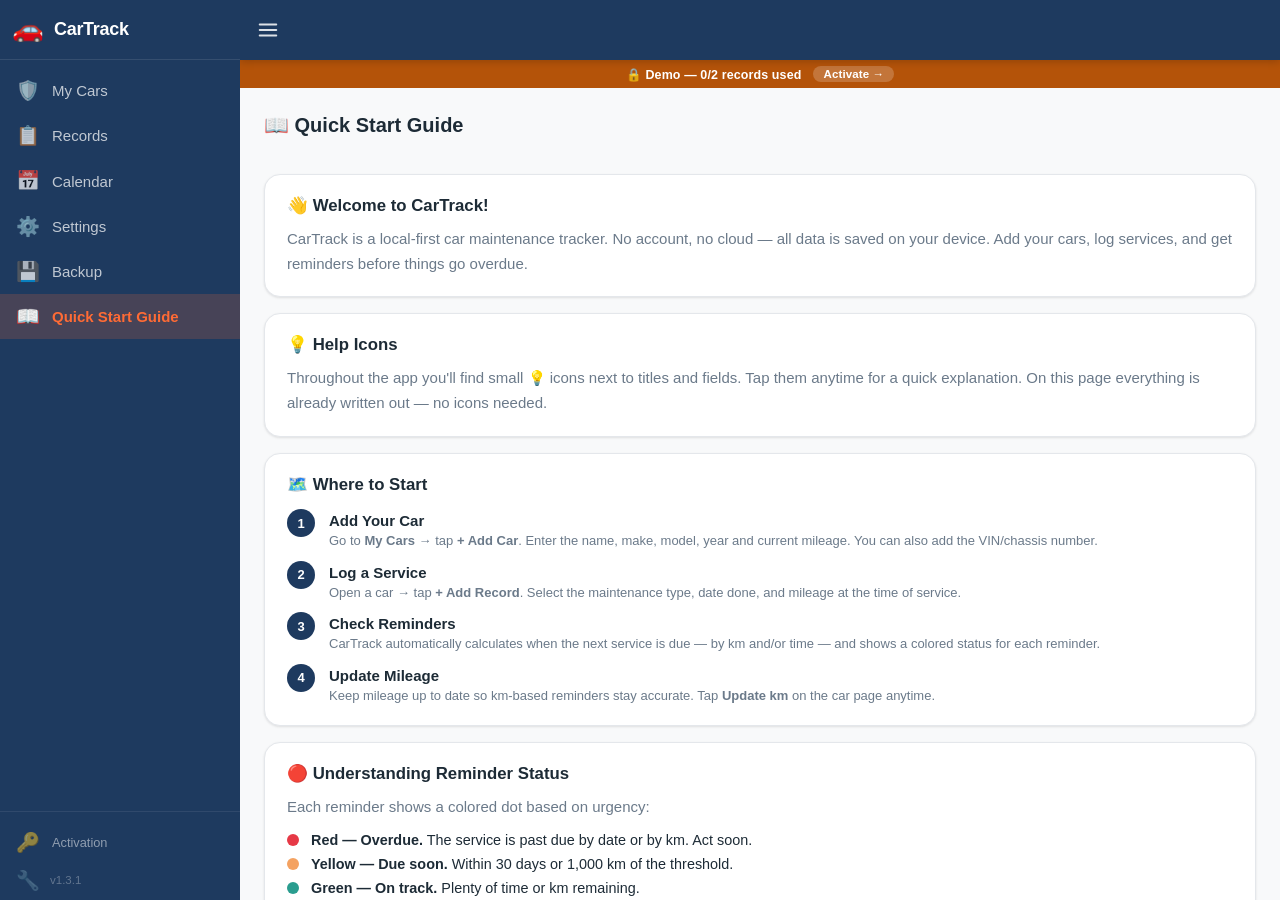
==== index.html @ 6429fc79 "Add files via upload" ====
<!DOCTYPE html>
<html lang="en">
<head>
  <meta charset="UTF-8">
  <meta name="viewport" content="width=device-width, initial-scale=1.0, maximum-scale=1.0, user-scalable=no">
  <meta name="theme-color" content="#1E3A5F">
  <meta name="description" content="Local-first car maintenance tracker — no account, no cloud.">
  <meta name="apple-mobile-web-app-capable" content="yes">
  <meta name="apple-mobile-web-app-status-bar-style" content="black-translucent">
  <meta name="apple-mobile-web-app-title" content="CarTrack">
  <link rel="manifest" href="manifest.json">
  <link rel="apple-touch-icon" href="icons/330px-Fluent_Emoji_Color_1f697.svg.png">
  <link rel="stylesheet" href="styles.css">
  <title>CarTrack</title>
</head>
<body>

  <div id="app">

    <!-- Sidebar backdrop (tablet / mobile) -->
    <div id="sidebar-overlay" class="sidebar-overlay"></div>

    <!-- ═══ SIDEBAR ══════════════════════════════════════ -->
    <aside id="app-sidebar" class="app-sidebar" aria-label="Main navigation">

      <div class="sidebar-header">
        <div class="sidebar-brand">
          <span class="sidebar-brand-icon sidebar-brand-icon--emoji">🚗</span>
          <span class="sidebar-brand-name">CarTrack</span>
        </div>
        <button id="btn-sidebar-close" class="btn-icon sidebar-close-btn" aria-label="Close menu">
          <svg viewBox="0 0 24 24" fill="none" stroke="currentColor" stroke-width="2.5" stroke-linecap="round" stroke-linejoin="round">
            <line x1="18" y1="6" x2="6" y2="18"/><line x1="6" y1="6" x2="18" y2="18"/>
          </svg>
        </button>
      </div>

      <nav class="sidebar-nav">
        <button class="sidebar-nav-item" id="nav-dashboard" aria-label="My Cars">
          <span class="nav-emoji">🛡️</span>
          <span class="nav-label">My Cars</span>
        </button>
        <button class="sidebar-nav-item" id="nav-history" aria-label="Records">
          <span class="nav-emoji">📋</span>
          <span class="nav-label">Records</span>
        </button>
        <button class="sidebar-nav-item" id="nav-calendar" aria-label="Calendar">
          <span class="nav-emoji">📅</span>
          <span class="nav-label">Calendar</span>
        </button>
        <button class="sidebar-nav-item" id="nav-settings" aria-label="Settings">
          <span class="nav-emoji">⚙️</span>
          <span class="nav-label">Settings</span>
        </button>
        <button class="sidebar-nav-item" id="nav-backup" aria-label="Backup">
          <span class="nav-emoji">💾</span>
          <span class="nav-label">Backup</span>
        </button>
        <button class="sidebar-nav-item" id="nav-guide" aria-label="Quick Start Guide">
          <span class="nav-emoji">📖</span>
          <span class="nav-label">Quick Start Guide</span>
        </button>
      </nav>

      <div class="sidebar-footer">
        <button class="sidebar-nav-item sidebar-nav-item--footer" id="nav-activation" aria-label="Activation">
          <span class="nav-emoji">🔑</span>
          <span class="nav-label" id="sidebar-activation-label">Activation</span>
        </button>
        <div class="sidebar-version-row">
          <span class="nav-emoji">🔧</span>
          <span class="nav-label sidebar-version-text" id="sidebar-version"></span>
        </div>
      </div>

    </aside><!-- /#app-sidebar -->

    <!-- ═══ MAIN WRAPPER (header + content) ══════════════ -->
    <div class="app-wrapper">

      <header class="app-header">
        <div class="header-left">
          <button id="btn-sidebar-toggle" class="btn-icon" aria-label="Toggle menu">
            <svg viewBox="0 0 24 24" fill="none" stroke="currentColor" stroke-width="2.2" stroke-linecap="round" stroke-linejoin="round">
              <line x1="3" y1="6"  x2="21" y2="6"/>
              <line x1="3" y1="12" x2="21" y2="12"/>
              <line x1="3" y1="18" x2="21" y2="18"/>
            </svg>
          </button>
          <button id="btn-back" class="btn-icon hidden" aria-label="Go back">
            <svg viewBox="0 0 24 24" fill="none" stroke="currentColor" stroke-width="2.5" stroke-linecap="round" stroke-linejoin="round">
              <path d="M19 12H5"/><path d="M12 19l-7-7 7-7"/>
            </svg>
          </button>
        </div>
        <div class="header-right">
          <button id="btn-settings" class="btn-icon" aria-label="Settings">
            <svg viewBox="0 0 24 24" fill="none" stroke="currentColor" stroke-width="2" stroke-linecap="round" stroke-linejoin="round">
              <circle cx="12" cy="12" r="3"/>
              <path d="M19.4 15a1.65 1.65 0 0 0 .33 1.82l.06.06a2 2 0 0 1-2.83 2.83l-.06-.06a1.65 1.65 0 0 0-1.82-.33 1.65 1.65 0 0 0-1 1.51V21a2 2 0 0 1-4 0v-.09A1.65 1.65 0 0 0 9 19.4a1.65 1.65 0 0 0-1.82.33l-.06.06a2 2 0 0 1-2.83-2.83l.06-.06A1.65 1.65 0 0 0 4.68 15a1.65 1.65 0 0 0-1.51-1H3a2 2 0 0 1 0-4h.09A1.65 1.65 0 0 0 4.6 9a1.65 1.65 0 0 0-.33-1.82l-.06-.06a2 2 0 0 1 2.83-2.83l.06.06A1.65 1.65 0 0 0 9 4.68a1.65 1.65 0 0 0 1-1.51V3a2 2 0 0 1 4 0v.09a1.65 1.65 0 0 0 1 1.51 1.65 1.65 0 0 0 1.82-.33l.06-.06a2 2 0 0 1 2.83 2.83l-.06.06A1.65 1.65 0 0 0 19.4 9a1.65 1.65 0 0 0 1.51 1H21a2 2 0 0 1 0 4h-.09a1.65 1.65 0 0 0-1.51 1z"/>
            </svg>
          </button>
        </div>
      </header>
      <div id="demo-banner" class="demo-banner hidden" onclick="openActivationModal()">
        <span id="demo-banner-text"></span>
        <span class="demo-banner-cta">Activate →</span>
      </div>

      <!-- Main Content Area — views swapped by router -->
      <main class="app-main">
        <div id="view-dashboard" class="view"></div>
        <div id="view-car-detail" class="view hidden"></div>
        <div id="view-settings" class="view hidden"></div>
        <div id="view-history" class="view hidden"></div>
        <div id="view-calendar" class="view hidden"></div>
        <div id="view-backup" class="view hidden"></div>
        <div id="view-guide" class="view hidden"></div>
      </main>

    </div><!-- /.app-wrapper -->

  </div><!-- /#app -->

  <!-- Toast Notification Container -->
  <div id="toast-container" aria-live="polite" aria-atomic="true"></div>

  <!-- Modal Overlay — single overlay, content injected dynamically -->
  <div id="modal-overlay" class="modal-overlay hidden" role="dialog" aria-modal="true">
    <div id="modal-container" class="modal-container"></div>
  </div>

  <!-- Scripts — version.js must load first (used by service-worker.js too) -->
  <script src="version.js"></script>
  <script src="app.js"></script>

</body>
</html>
---- styles.css ----
/* ═══════════════════════════════════════════════════════
   CarTrack — styles.css
   Mobile-first, responsive, no external dependencies.
═══════════════════════════════════════════════════════ */

/* ─── Design Tokens ─────────────────────────────────── */
:root {
  --primary:        #1E3A5F;
  --primary-light:  #2A527F;
  --primary-dark:   #152B47;
  --accent:         #FF6B35;
  --accent-hover:   #E85A24;
  --accent-light:   #FFF0EB;

  --btn-export-bg:       #2A527F;
  --btn-export-hover:    #1E3A5F;
  --btn-import-bg:       #FF6B35;
  --btn-import-hover:    #E85A24;

  --status-red:     #E63946;
  --status-red-bg:  #FEE8EA;
  --status-yellow:  #F4A261;
  --status-yellow-bg: #FEF3E8;
  --status-green:   #2A9D8F;
  --status-green-bg: #E6F5F3;

  --bg:             #F8F9FA;
  --bg-card:        #FFFFFF;
  --bg-card-hover:  #FAFBFC;
  --border:         #E4E7EB;
  --border-focus:   #1E3A5F;

  --text:           #1D2B36;
  --text-secondary: #6B7A8A;
  --text-muted:     #9AA5B1;
  --text-on-primary: #FFFFFF;

  --radius-sm:   6px;
  --radius-md:   10px;
  --radius-lg:   16px;
  --radius-xl:   24px;

  --shadow-sm:   0 1px 3px rgba(0,0,0,.07), 0 1px 2px rgba(0,0,0,.04);
  --shadow-md:   0 4px 12px rgba(0,0,0,.08), 0 2px 4px rgba(0,0,0,.05);
  --shadow-lg:   0 10px 28px rgba(0,0,0,.12), 0 4px 8px rgba(0,0,0,.06);

  --header-height: 60px;
  --transition:  0.18s ease;
  --font:        -apple-system, BlinkMacSystemFont, "Segoe UI", Roboto, "Helvetica Neue", Arial, sans-serif;
}

/* ─── Reset ──────────────────────────────────────────── */
*, *::before, *::after { box-sizing: border-box; margin: 0; padding: 0; }
html { font-size: 16px; -webkit-text-size-adjust: 100%; scroll-behavior: smooth; }
body {
  font-family: var(--font);
  background: var(--bg);
  color: var(--text);
  min-height: 100vh;
  min-height: 100dvh;
  overflow-x: hidden;
  -webkit-font-smoothing: antialiased;
}
button { font-family: inherit; cursor: pointer; border: none; background: none; }
input, select, textarea { font-family: inherit; }
a { color: inherit; text-decoration: none; }
ul, ol { list-style: none; }
img, svg { display: block; }

/* ─── Utilities ──────────────────────────────────────── */
.hidden { display: none !important; }
.visually-hidden {
  position: absolute; width: 1px; height: 1px;
  padding: 0; margin: -1px; overflow: hidden; clip: rect(0,0,0,0); border: 0;
}
.text-center { text-align: center; }
.text-muted { color: var(--text-muted); }
.text-secondary { color: var(--text-secondary); }
.fw-600 { font-weight: 600; }

/* ─── Typography ─────────────────────────────────────── */
h1 { font-size: 1.75rem; font-weight: 700; line-height: 1.2; }
h2 { font-size: 1.25rem; font-weight: 700; line-height: 1.3; }
h3 { font-size: 1.05rem; font-weight: 600; line-height: 1.4; }
p  { line-height: 1.6; }
small { font-size: 0.8125rem; }

/* ─── Buttons ────────────────────────────────────────── */
.btn {
  display: inline-flex;
  align-items: center;
  justify-content: center;
  gap: 6px;
  padding: 10px 18px;
  font-size: 0.9375rem;
  font-weight: 600;
  border-radius: var(--radius-md);
  transition: background var(--transition), color var(--transition),
              border-color var(--transition), box-shadow var(--transition),
              transform var(--transition);
  white-space: nowrap;
  line-height: 1;
  -webkit-tap-highlight-color: transparent;
}
.btn:active { transform: scale(0.97); }
.btn svg { width: 18px; height: 18px; flex-shrink: 0; }

.btn-primary {
  background: var(--accent);
  color: #fff;
  box-shadow: 0 2px 8px rgba(255,107,53,.30);
}
.btn-primary:hover { background: var(--accent-hover); box-shadow: 0 4px 12px rgba(255,107,53,.40); }

.btn-secondary {
  background: var(--bg-card);
  color: var(--text);
  border: 1.5px solid var(--border);
}
.btn-secondary:hover { background: var(--bg); border-color: var(--primary); color: var(--primary); }

.btn-ghost {
  background: transparent;
  color: var(--text-secondary);
}
.btn-ghost:hover { background: var(--bg); color: var(--text); }

.btn-danger {
  background: var(--status-red);
  color: #fff;
}
.btn-danger:hover { background: #c0303b; }
.btn-accent {
  background: var(--btn-import-bg);
  color: #fff;
}
.btn-accent:hover { background: var(--btn-import-hover); }
.btn-navy {
  background: var(--btn-export-bg);
  color: #fff;
}
.btn-navy:hover { background: var(--btn-export-hover); }

.btn-full { width: 100%; }
.btn-sm { padding: 7px 13px; font-size: 0.8125rem; }
.btn-lg { padding: 13px 24px; font-size: 1rem; }

.btn-icon {
  display: inline-flex;
  align-items: center;
  justify-content: center;
  width: 40px;
  height: 40px;
  border-radius: var(--radius-md);
  color: inherit;
  transition: background var(--transition), color var(--transition);
  -webkit-tap-highlight-color: transparent;
  flex-shrink: 0;
}
.btn-icon svg { width: 22px; height: 22px; }
.btn-icon:hover { background: rgba(255,255,255,.15); }

/* ─── Activation Screen ──────────────────────────────── */
#activation-screen {
  display: flex;
  align-items: center;
  justify-content: center;
  min-height: 100vh;
  min-height: 100dvh;
  padding: 24px 16px;
  background: linear-gradient(135deg, var(--primary) 0%, var(--primary-light) 100%);
}
.activation-card {
  background: var(--bg-card);
  border-radius: var(--radius-xl);
  padding: 40px 32px;
  width: 100%;
  max-width: 400px;
  box-shadow: var(--shadow-lg);
}
.activation-logo {
  text-align: center;
  margin-bottom: 36px;
}
.activation-logo-icon {
  width: 72px;
  height: 72px;
  margin: 0 auto 16px;
  border-radius: 18px;
}
.activation-logo h1 {
  font-size: 2rem;
  font-weight: 800;
  color: var(--primary);
  letter-spacing: -0.5px;
}
.activation-logo p {
  color: var(--text-secondary);
  font-size: 0.9375rem;
  margin-top: 4px;
}
.activation-hint {
  text-align: center;
  font-size: 0.8125rem;
  color: var(--text-muted);
  margin-top: 20px;
}

/* ─── Sidebar ────────────────────────────────────────── */
:root {
  --sidebar-width:           240px;
  --sidebar-collapsed-width:  64px;
}

.sidebar-overlay {
  display: none;
  position: fixed;
  inset: 0;
  background: rgba(0,0,0,.45);
  z-index: 199;
  backdrop-filter: blur(2px);
}

.app-sidebar {
  position: fixed;
  top: 0; left: 0;
  height: 100%;
  width: var(--sidebar-width);
  background: var(--primary);
  color: var(--text-on-primary);
  z-index: 200;
  display: flex;
  flex-direction: column;
  transform: translateX(-100%);
  transition: transform .28s ease, width .28s ease;
  overflow: hidden;
}

.sidebar-header {
  display: flex;
  align-items: center;
  justify-content: space-between;
  padding: 0 6px 0 12px;
  height: var(--header-height);
  border-bottom: 1px solid rgba(255,255,255,.1);
  flex-shrink: 0;
}
.sidebar-brand { display: flex; align-items: center; gap: 10px; overflow: hidden; }
.sidebar-brand-icon { width: 30px; height: 30px; border-radius: 7px; flex-shrink: 0; }
.sidebar-brand-icon--emoji { width: auto; height: auto; background: none; border-radius: 0; font-size: 1.6rem; line-height: 1; display: flex; align-items: center; }
.sidebar-brand-name { font-size: 1.125rem; font-weight: 700; letter-spacing: -.3px; white-space: nowrap; }
.sidebar-close-btn { color: rgba(255,255,255,.65); flex-shrink: 0; }
.sidebar-close-btn:hover { color: white; }

.sidebar-nav { flex: 1; padding: 8px 0; overflow-y: auto; overflow-x: hidden; scrollbar-width: none; -ms-overflow-style: none; }

.sidebar-nav-item {
  display: flex;
  align-items: center;
  gap: 12px;
  width: 100%;
  padding: 13px 16px;
  background: none;
  border: none;
  color: rgba(255,255,255,.72);
  font-size: .9375rem;
  font-weight: 500;
  text-align: left;
  cursor: pointer;
  transition: background var(--transition), color var(--transition);
  white-space: nowrap;
}
.sidebar-nav-item:hover { background: rgba(255,255,255,.08); color: white; }
.sidebar-nav-item.active { background: rgba(255,107,53,.18); color: var(--accent); font-weight: 600; }

.nav-emoji { font-size: 1.2rem; flex-shrink: 0; width: 24px; text-align: center; line-height: 1; }
.nav-label { overflow: hidden; white-space: nowrap; }

.sidebar-footer {
  display: flex;
  flex-direction: column;
  padding: 8px 0 4px;
  border-top: 1px solid rgba(255,255,255,.08);
  flex-shrink: 0;
  overflow: hidden;
}
.sidebar-nav-item--footer {
  font-size: .8rem;
  opacity: .7;
}
.sidebar-nav-item--footer:hover { opacity: 1; }
.sidebar-version-row {
  display: flex;
  align-items: center;
  gap: 10px;
  padding: 6px 16px;
  font-size: .72rem;
  color: rgba(255,255,255,.3);
}

.activation-status {
  padding: 10px 14px;
  border-radius: var(--radius-md);
  font-size: .9rem;
  font-weight: 600;
}
.activation-status.activated     { background: var(--status-green-bg); color: var(--status-green); }
.activation-status.not-activated { background: var(--status-yellow-bg); color: #b45309; }

/* Mobile (<768px): full-page overlay */
@media (max-width: 767px) {
  .app-sidebar { width: 100%; }
}

/* Tablet (768–1023px): drawer */
@media (min-width: 768px) and (max-width: 1023px) {
  .app-sidebar { width: 280px; }
}

/* Mobile + Tablet: open state */
@media (max-width: 1023px) {
  #app.sidebar-open .app-sidebar   { transform: translateX(0); }
  #app.sidebar-open .sidebar-overlay { display: block; }
}

/* Desktop (≥1024px): sidebar always visible */
@media (min-width: 1024px) {
  .app-sidebar   { transform: translateX(0); z-index: 90; }
  .sidebar-close-btn { display: none; }
  .app-wrapper   { margin-left: var(--sidebar-width); transition: margin-left .28s ease; }

  /* Collapsed state */
  #app.sidebar-collapsed .app-sidebar  { width: var(--sidebar-collapsed-width); }
  #app.sidebar-collapsed .app-wrapper  { margin-left: var(--sidebar-collapsed-width); }
  #app.sidebar-collapsed .sidebar-brand-name,
  #app.sidebar-collapsed .nav-label    { opacity: 0; width: 0; overflow: hidden; }
  #app.sidebar-collapsed .sidebar-header { padding: 0 8px; justify-content: center; }
  #app.sidebar-collapsed .sidebar-brand  { gap: 0; }
  #app.sidebar-collapsed .sidebar-nav-item { justify-content: center; padding: 14px 8px; gap: 0; }
  #app.sidebar-collapsed .sidebar-version-row { padding: 6px 0; justify-content: center; }
  #app.sidebar-collapsed .sidebar-nav-item--footer { justify-content: center; }
  #app.sidebar-collapsed .nav-emoji { width: auto; }

  /* Hide the header settings button — accessible from sidebar */
  #btn-settings { display: none; }
}

/* Large screens (≥1280px): centered card layout */
@media (min-width: 1280px) {
  body {
    background: #1a2737;
  }
  #app {
    max-width: 1360px;
    margin: 0 auto;
    height: 100vh;
    height: 100dvh;
    display: flex;
    overflow: hidden;
    box-shadow: 0 0 0 1px rgba(0,0,0,.18), 0 12px 60px rgba(0,0,0,.35);
  }
  .app-sidebar {
    position: relative !important;
    transform: none !important;
    height: 100%;
    flex-shrink: 0;
    overflow-y: auto;
  }
  .app-wrapper {
    margin-left: 0 !important;
    flex: 1;
    min-width: 0;
    height: 100%;
    overflow: hidden;
    display: flex;
    flex-direction: column;
    background: var(--bg);
  }
  .sidebar-overlay { display: none !important; }
}

/* ─── App Shell ──────────────────────────────────────── */
#app { position: relative; min-height: 100vh; min-height: 100dvh; }

.app-wrapper {
  display: flex;
  flex-direction: column;
  min-height: 100vh;
  min-height: 100dvh;
}

.app-header {
  position: sticky;
  top: 0;
  z-index: 100;
  height: var(--header-height);
  background: var(--primary);
  display: flex;
  align-items: center;
  justify-content: space-between;
  padding: 0 12px 0 8px;
  box-shadow: 0 2px 8px rgba(0,0,0,.18);
  color: var(--text-on-primary);
}
.header-left { display: flex; align-items: center; gap: 4px; }
.header-right { display: flex; align-items: center; gap: 4px; }

.demo-banner {
  display: flex;
  align-items: center;
  justify-content: center;
  gap: 12px;
  background: #b45309;
  color: #fff;
  font-size: .78rem;
  font-weight: 600;
  padding: 6px 16px;
  cursor: pointer;
  transition: background var(--transition);
  letter-spacing: .01em;
}
.demo-banner:hover { background: #92400e; }
.demo-banner-cta {
  background: rgba(255,255,255,.2);
  border-radius: 99px;
  padding: 2px 10px;
  font-size: .72rem;
  font-weight: 700;
  white-space: nowrap;
}
.header-brand { display: flex; align-items: center; gap: 8px; }
.header-brand-icon { width: 30px; height: 30px; border-radius: 7px; }
.header-brand-name { font-size: 1.125rem; font-weight: 700; letter-spacing: -0.3px; }
#btn-sidebar-toggle { color: rgba(255,255,255,.85); }
#btn-sidebar-toggle:hover { color: white; }
#btn-back { color: white; }
#btn-settings { color: rgba(255,255,255,.85); }
#btn-settings:hover { color: white; }

.app-main {
  flex: 1;
  padding: 0;
  overflow-y: auto;
  scrollbar-width: none;
  -ms-overflow-style: none;
}

/* ─── Views ──────────────────────────────────────────── */
.view { min-height: calc(100vh - var(--header-height)); min-height: calc(100dvh - var(--header-height)); }

/* ─── Page Sections ──────────────────────────────────── */
.page-header {
  padding: 20px 16px 12px;
  display: flex;
  align-items: flex-start;
  justify-content: space-between;
  gap: 12px;
}
.page-header h2 { flex: 1; }
.page-body { padding: 0 16px 80px; }

/* ─── Alert Banner ───────────────────────────────────── */
.alert-banner {
  margin: 16px 16px 0;
  border-radius: var(--radius-lg);
  overflow: hidden;
}
.alert-banner-item {
  display: flex;
  align-items: center;
  gap: 12px;
  padding: 12px 16px;
  font-size: 0.875rem;
  border-bottom: 1px solid rgba(0,0,0,.06);
}
.alert-banner-item:last-child { border-bottom: none; }
.alert-banner-item.alert-red { background: var(--status-red-bg); color: #8B1E27; }
.alert-banner-item.alert-yellow { background: var(--status-yellow-bg); color: #7A4A1A; }
.alert-banner-icon { font-size: 1.1rem; flex-shrink: 0; }
.alert-banner-text { flex: 1; }
.alert-banner-text strong { display: block; font-weight: 600; }
.alert-banner-text span { opacity: .8; }

/* ─── Car Cards (Dashboard) ──────────────────────────── */
.cars-grid {
  display: grid;
  grid-template-columns: 1fr;
  gap: 12px;
}
.car-card {
  background: var(--bg-card);
  border-radius: var(--radius-lg);
  box-shadow: var(--shadow-sm);
  border: 1.5px solid var(--border);
  cursor: pointer;
  transition: box-shadow var(--transition), transform var(--transition), border-color var(--transition);
  overflow: hidden;
  display: flex;
  align-items: stretch;
  -webkit-tap-highlight-color: transparent;
}
.car-card:hover { box-shadow: var(--shadow-md); border-color: #C8D0D9; transform: translateY(-1px); }
.car-card:active { transform: translateY(0); box-shadow: var(--shadow-sm); }

.car-card-status-bar {
  width: 5px;
  flex-shrink: 0;
  background: var(--status-green);
}
.car-card-status-bar.red    { background: var(--status-red); }
.car-card-status-bar.yellow { background: var(--status-yellow); }
.car-card-status-bar.green  { background: var(--status-green); }
.car-card-status-bar.grey   { background: var(--border); }

.car-card-body {
  flex: 1;
  padding: 16px;
  min-width: 0;
}
.car-card-header { display: flex; align-items: flex-start; justify-content: space-between; gap: 8px; margin-bottom: 8px; }
.car-card-name { font-size: 1.0625rem; font-weight: 700; color: var(--text); white-space: nowrap; overflow: hidden; text-overflow: ellipsis; }
.car-plate-tag {
  display: inline-block;
  font-size: .7rem;
  font-weight: 700;
  font-family: monospace;
  letter-spacing: .06em;
  padding: 2px 7px;
  border-radius: 4px;
  border: 1.5px solid var(--border);
  background: var(--bg-secondary);
  color: var(--text-secondary);
  vertical-align: middle;
  margin-left: 6px;
}
.car-plate-tag--hero {
  border-color: rgba(255,255,255,.4);
  background: rgba(255,255,255,.15);
  color: rgba(255,255,255,.9);
}
.car-card-arrow { color: var(--text-muted); flex-shrink: 0; margin-top: 2px; }
.car-card-arrow svg { width: 18px; height: 18px; }

.car-card-meta { font-size: 0.8125rem; color: var(--text-secondary); margin-bottom: 12px; }
.car-card-km {
  display: inline-flex;
  align-items: center;
  gap: 5px;
  font-size: 0.8125rem;
  font-weight: 600;
  color: var(--primary);
  background: #EEF2F7;
  padding: 3px 9px;
  border-radius: 20px;
  margin-bottom: 12px;
}
.car-card-badges { display: flex; flex-wrap: wrap; gap: 6px; }
.badge {
  display: inline-flex;
  align-items: center;
  gap: 4px;
  padding: 3px 9px;
  border-radius: 20px;
  font-size: 0.75rem;
  font-weight: 600;
}
.badge-red    { background: var(--status-red-bg);    color: var(--status-red);    }
.badge-yellow { background: var(--status-yellow-bg); color: #C07021;              }
.badge-green  { background: var(--status-green-bg);  color: var(--status-green);  }
.badge-grey   { background: var(--bg);               color: var(--text-secondary); border: 1px solid var(--border); }

/* ─── Empty State ────────────────────────────────────── */
.empty-state {
  text-align: center;
  padding: 60px 24px;
}
.empty-state-icon {
  font-size: 3.5rem;
  margin-bottom: 16px;
  opacity: .5;
}
.empty-state h3 { font-size: 1.1rem; color: var(--text); margin-bottom: 8px; }
.empty-state p  { color: var(--text-secondary); font-size: 0.9375rem; margin-bottom: 24px; }
.empty-state-divider {
  display: flex;
  align-items: center;
  gap: 10px;
  color: var(--text-muted);
  font-size: .8rem;
  margin: 14px 0;
}
.empty-state-divider::before,
.empty-state-divider::after {
  content: '';
  flex: 1;
  height: 1px;
  background: var(--border);
}

/* ─── Car Detail ─────────────────────────────────────── */
.car-detail-hero {
  background: var(--primary);
  color: white;
  padding: 20px 16px 24px;
}
.car-detail-name {
  font-size: 1.5rem;
  font-weight: 800;
  letter-spacing: -0.5px;
  margin-bottom: 4px;
}
.car-detail-meta { font-size: 0.875rem; opacity: .75; margin-bottom: 6px; }
.car-detail-vin { font-size: 0.8125rem; opacity: .65; margin-bottom: 14px; font-family: monospace; letter-spacing: .04em; }
.car-detail-km-row { display: flex; align-items: center; gap: 12px; flex-wrap: wrap; }
.km-display {
  display: inline-flex;
  align-items: center;
  gap: 8px;
  background: rgba(255,255,255,.15);
  border-radius: var(--radius-md);
  padding: 8px 14px;
  font-size: 0.9375rem;
  font-weight: 600;
}
.km-display svg { width: 16px; height: 16px; opacity: .8; }
.btn-edit-km {
  display: inline-flex;
  align-items: center;
  gap: 6px;
  font-size: 0.8125rem;
  font-weight: 600;
  color: rgba(255,255,255,.75);
  background: rgba(255,255,255,.12);
  border-radius: var(--radius-sm);
  padding: 6px 12px;
  transition: background var(--transition), color var(--transition);
}
.btn-edit-km:hover { background: rgba(255,255,255,.22); color: white; }
.btn-edit-km svg { width: 14px; height: 14px; }

/* Tabs */
.tabs { background: var(--bg-card); border-bottom: 1px solid var(--border); display: flex; }
.tab-btn {
  flex: 1;
  padding: 13px 12px;
  font-size: 0.875rem;
  font-weight: 600;
  color: var(--text-secondary);
  border-bottom: 2.5px solid transparent;
  transition: color var(--transition), border-color var(--transition);
  cursor: pointer;
  background: none;
  border-top: none; border-left: none; border-right: none;
}
.tab-btn.active { color: var(--primary); border-bottom-color: var(--accent); }
.tab-content { display: none; }
.tab-content.active { display: block; }

/* Reminder & History Lists */
.section-header {
  display: flex;
  align-items: center;
  justify-content: space-between;
  padding: 16px 16px 8px;
}
.section-header h3 { font-size: 0.875rem; font-weight: 700; text-transform: uppercase; letter-spacing: .6px; color: var(--text-secondary); }

.reminder-list, .history-list { padding: 0 16px 16px; display: flex; flex-direction: column; gap: 8px; }

.reminder-item {
  background: var(--bg-card);
  border-radius: var(--radius-md);
  border: 1.5px solid var(--border);
  overflow: hidden;
  display: flex;
  align-items: stretch;
}
.reminder-item-bar { width: 4px; flex-shrink: 0; }
.reminder-item-bar.red    { background: var(--status-red);    }
.reminder-item-bar.yellow { background: var(--status-yellow); }
.reminder-item-bar.green  { background: var(--status-green);  }
.reminder-item-bar.grey   { background: var(--border); }

.reminder-item-body {
  flex: 1;
  padding: 12px 14px;
  display: flex;
  align-items: center;
  gap: 12px;
  min-width: 0;
}
.reminder-status-dot {
  width: 10px;
  height: 10px;
  border-radius: 50%;
  flex-shrink: 0;
}
.reminder-status-dot.red    { background: var(--status-red);    }
.reminder-status-dot.yellow { background: var(--status-yellow); }
.reminder-status-dot.green  { background: var(--status-green);  }
.reminder-status-dot.grey   { background: var(--text-muted); }

.reminder-info { flex: 1; min-width: 0; }
.reminder-name { font-size: 0.9375rem; font-weight: 600; color: var(--text); white-space: nowrap; overflow: hidden; text-overflow: ellipsis; }
.reminder-due  { font-size: 0.8125rem; color: var(--text-secondary); margin-top: 2px; }
.reminder-due.red    { color: var(--status-red); font-weight: 600; }
.reminder-due.yellow { color: #C07021;           font-weight: 600; }

.reminder-actions { display: flex; gap: 2px; flex-shrink: 0; }
.reminder-actions .btn-icon { width: 34px; height: 34px; color: var(--text-muted); }
.reminder-actions .btn-icon:hover { color: var(--text); background: var(--bg); }
.reminder-actions .btn-icon.danger:hover { color: var(--status-red); background: var(--status-red-bg); }
.reminder-actions .btn-icon svg { width: 16px; height: 16px; }

.history-item {
  background: var(--bg-card);
  border-radius: var(--radius-md);
  border: 1.5px solid var(--border);
  padding: 14px;
}
.history-item-header { display: flex; align-items: flex-start; justify-content: space-between; gap: 8px; margin-bottom: 4px; }
.history-item-name { font-size: 0.9375rem; font-weight: 600; }
.history-item-actions { display: flex; gap: 2px; flex-shrink: 0; }
.history-item-actions .btn-icon { width: 30px; height: 30px; color: var(--text-muted); }
.history-item-actions .btn-icon:hover { color: var(--text); background: var(--bg); }
.history-item-actions .btn-icon.danger:hover { color: var(--status-red); background: var(--status-red-bg); }
.history-item-actions .btn-icon svg { width: 15px; height: 15px; }
.history-item-meta { display: flex; flex-wrap: wrap; gap: 10px; font-size: 0.8125rem; color: var(--text-secondary); }
.history-item-meta span { display: flex; align-items: center; gap: 4px; }
.history-item-notes { margin-top: 8px; font-size: 0.8125rem; color: var(--text-secondary); background: var(--bg); padding: 8px 10px; border-radius: var(--radius-sm); line-height: 1.5; }

/* Floating Action Button */
.fab {
  position: fixed;
  bottom: 24px;
  right: 20px;
  z-index: 50;
  display: flex;
  align-items: center;
  gap: 8px;
  padding: 14px 20px;
  font-size: 0.9375rem;
  font-weight: 700;
  background: var(--accent);
  color: white;
  border-radius: 30px;
  box-shadow: 0 4px 16px rgba(255,107,53,.45);
  transition: transform var(--transition), box-shadow var(--transition);
  -webkit-tap-highlight-color: transparent;
}
.fab:hover { transform: translateY(-2px); box-shadow: 0 6px 20px rgba(255,107,53,.55); }
.fab:active { transform: translateY(0); }
.fab svg { width: 20px; height: 20px; }

@media (min-width: 1280px) {
  .fab { right: max(20px, calc((100vw - 1360px) / 2 + 20px)); }
}

/* ─── Forms ──────────────────────────────────────────── */
.form-group { margin-bottom: 18px; }
.form-group:last-child { margin-bottom: 0; }
label {
  display: block;
  font-size: 0.875rem;
  font-weight: 600;
  color: var(--text);
  margin-bottom: 6px;
}
label .required { color: var(--status-red); margin-left: 2px; }
label .optional { font-size: 0.75rem; font-weight: 400; color: var(--text-muted); margin-left: 6px; }

input[type="text"],
input[type="number"],
input[type="date"],
select,
textarea {
  width: 100%;
  padding: 10px 13px;
  font-size: 0.9375rem;
  color: var(--text);
  background: var(--bg-card);
  border: 1.5px solid var(--border);
  border-radius: var(--radius-md);
  transition: border-color var(--transition), box-shadow var(--transition);
  outline: none;
  appearance: none;
  -webkit-appearance: none;
}
input:focus, select:focus, textarea:focus {
  border-color: var(--border-focus);
  box-shadow: 0 0 0 3px rgba(30,58,95,.12);
}
input::placeholder { color: var(--text-muted); }
select {
  background-image: url("data:image/svg+xml,%3Csvg xmlns='http://www.w3.org/2000/svg' width='16' height='16' viewBox='0 0 24 24' fill='none' stroke='%236B7A8A' stroke-width='2' stroke-linecap='round'%3E%3Cpath d='M6 9l6 6 6-6'/%3E%3C/svg%3E");
  background-repeat: no-repeat;
  background-position: right 12px center;
  padding-right: 38px;
  cursor: pointer;
}
textarea { resize: vertical; min-height: 80px; line-height: 1.5; }

.form-row { display: grid; grid-template-columns: 1fr 1fr; gap: 12px; }
.form-hint  { font-size: 0.8rem; color: var(--text-muted); margin-top: 5px; }
.form-error { font-size: 0.8rem; color: var(--status-red); margin-top: 5px; }
input.input-error, textarea.input-error { border-color: var(--status-red) !important; }
.form-divider { height: 1px; background: var(--border); margin: 20px 0; }
.form-section-title {
  font-size: 0.8125rem;
  font-weight: 700;
  text-transform: uppercase;
  letter-spacing: .5px;
  color: var(--text-secondary);
  margin-bottom: 14px;
}

/* Collapsible */
.collapsible-toggle {
  display: flex;
  align-items: center;
  gap: 8px;
  font-size: 0.875rem;
  font-weight: 600;
  color: var(--primary);
  cursor: pointer;
  padding: 0;
  background: none;
  border: none;
  margin-bottom: 14px;
}
.collapsible-toggle svg { width: 16px; height: 16px; transition: transform var(--transition); }
.collapsible-toggle.open svg { transform: rotate(180deg); }
.collapsible-body { display: none; }
.collapsible-body.open { display: block; }

/* ─── Error / Success Messages ───────────────────────── */
.error-message {
  font-size: 0.875rem;
  color: var(--status-red);
  background: var(--status-red-bg);
  border-radius: var(--radius-sm);
  padding: 8px 12px;
  margin-bottom: 14px;
  min-height: 0;
  transition: all var(--transition);
}
.error-message:empty { display: none; }

/* ─── Modal ──────────────────────────────────────────── */
.modal-overlay {
  position: fixed;
  inset: 0;
  z-index: 200;
  background: rgba(0,0,0,.55);
  display: flex;
  align-items: flex-end;
  justify-content: center;
  padding: 0;
  backdrop-filter: blur(2px);
  -webkit-backdrop-filter: blur(2px);
  animation: overlayIn var(--transition) ease;
}
@keyframes overlayIn { from { opacity: 0; } to { opacity: 1; } }

.modal-container {
  background: var(--bg-card);
  width: 100%;
  max-width: 520px;
  max-height: 92vh;
  border-radius: var(--radius-xl) var(--radius-xl) 0 0;
  display: flex;
  flex-direction: column;
  animation: sheetUp 0.24s cubic-bezier(.22,.68,0,1.2);
  overflow: hidden;
}
@keyframes sheetUp {
  from { transform: translateY(100%); opacity: 0; }
  to   { transform: translateY(0);    opacity: 1; }
}

.modal-header {
  display: flex;
  align-items: center;
  justify-content: space-between;
  padding: 20px 20px 16px;
  border-bottom: 1px solid var(--border);
  flex-shrink: 0;
}
.modal-header h2 { font-size: 1.1rem; font-weight: 700; }
.modal-close {
  width: 36px; height: 36px;
  display: flex; align-items: center; justify-content: center;
  border-radius: var(--radius-sm);
  color: var(--text-secondary);
  transition: background var(--transition), color var(--transition);
}
.modal-close:hover { background: var(--bg); color: var(--text); }
.modal-close svg { width: 20px; height: 20px; }

.modal-container form { display: flex; flex-direction: column; flex: 1; overflow: hidden; min-height: 0; }
.modal-body { overflow-y: auto; padding: 20px; flex: 1; min-height: 0; }
.modal-footer {
  padding: 16px 20px;
  border-top: 1px solid var(--border);
  display: flex;
  gap: 10px;
  flex-shrink: 0;
}
.modal-footer .btn { flex: 1; }

/* ─── Settings View ──────────────────────────────────── */
.settings-section {
  background: var(--bg-card);
  border-radius: var(--radius-lg);
  border: 1.5px solid var(--border);
  overflow: hidden;
  margin-bottom: 16px;
}
.settings-section-title {
  padding: 14px 16px 10px;
  font-size: 0.8rem;
  font-weight: 700;
  text-transform: uppercase;
  letter-spacing: .6px;
  color: var(--text-secondary);
  border-bottom: 1px solid var(--border);
}
.settings-item {
  display: flex;
  align-items: center;
  justify-content: space-between;
  padding: 14px 16px;
  border-bottom: 1px solid var(--border);
  gap: 12px;
}
.settings-item:last-child { border-bottom: none; }
.settings-item-label { flex: 1; }
.settings-item-label strong { display: block; font-size: 0.9375rem; font-weight: 600; margin-bottom: 2px; }
.settings-item-label span { font-size: 0.8125rem; color: var(--text-secondary); }

/* Toggle Switch */
.toggle { position: relative; width: 46px; height: 26px; flex-shrink: 0; }
.toggle input { opacity: 0; width: 0; height: 0; }
.toggle-slider {
  position: absolute;
  inset: 0;
  background: var(--border);
  border-radius: 26px;
  cursor: pointer;
  transition: background var(--transition);
}
.toggle-slider::before {
  content: "";
  position: absolute;
  width: 20px; height: 20px;
  left: 3px; top: 3px;
  background: white;
  border-radius: 50%;
  transition: transform var(--transition);
  box-shadow: 0 1px 3px rgba(0,0,0,.2);
}
.toggle input:checked + .toggle-slider { background: var(--status-green); }
.toggle input:checked + .toggle-slider::before { transform: translateX(20px); }

/* ─── Toast Notifications ─────────────────────────────── */
#toast-container {
  position: fixed;
  top: calc(var(--header-height) + 12px);
  left: 50%;
  transform: translateX(-50%);
  z-index: 300;
  display: flex;
  flex-direction: column;
  align-items: center;
  gap: 8px;
  pointer-events: none;
  width: calc(100% - 32px);
  max-width: 400px;
}
.toast {
  background: var(--text);
  color: white;
  padding: 12px 18px;
  border-radius: var(--radius-md);
  font-size: 0.9rem;
  font-weight: 500;
  box-shadow: var(--shadow-md);
  animation: toastIn 0.2s ease;
  pointer-events: auto;
  display: flex;
  align-items: center;
  gap: 8px;
  width: 100%;
}
.toast.success { background: var(--status-green); }
.toast.error   { background: var(--status-red);   }
.toast.warning { background: #C07021; }
@keyframes toastIn  { from { opacity: 0; transform: translateY(-8px); } to { opacity: 1; transform: none; } }
@keyframes toastOut { from { opacity: 1; transform: none; } to { opacity: 0; transform: translateY(-8px); } }
.toast.removing { animation: toastOut 0.2s ease forwards; }

/* ─── Confirm Dialog ─────────────────────────────────── */
.confirm-body { text-align: center; padding: 8px 0; }
.confirm-body p { color: var(--text-secondary); margin-top: 8px; line-height: 1.5; }

/* ─── Inline edit (km) ───────────────────────────────── */
.inline-edit-form { display: flex; align-items: center; gap: 8px; flex-wrap: wrap; }
.inline-edit-form input { max-width: 140px; background: rgba(255,255,255,.15); border: 1.5px solid rgba(255,255,255,.4); color: white; border-radius: var(--radius-sm); padding: 6px 10px; font-size: 0.9375rem; font-weight: 600; }
.inline-edit-form input::placeholder { color: rgba(255,255,255,.5); }
.inline-edit-form input:focus { border-color: rgba(255,255,255,.8); outline: none; }
.btn-save-km { font-size: 0.8125rem; font-weight: 700; color: white; background: var(--accent); border-radius: var(--radius-sm); padding: 6px 14px; }
.btn-cancel-km { font-size: 0.8125rem; color: rgba(255,255,255,.7); background: rgba(255,255,255,.1); border-radius: var(--radius-sm); padding: 6px 12px; }

/* ─── Responsive ─────────────────────────────────────── */
@media (min-width: 480px) {
  .cars-grid { grid-template-columns: 1fr; }
  .page-body, .page-header { padding-left: 20px; padding-right: 20px; }
  .reminder-list, .history-list { padding-left: 20px; padding-right: 20px; }
  .section-header { padding-left: 20px; padding-right: 20px; }
  .alert-banner { margin-left: 20px; margin-right: 20px; }
}

@media (min-width: 640px) {
  .cars-grid { grid-template-columns: 1fr; }
  .modal-overlay { align-items: center; padding: 24px; }
  .modal-container {
    border-radius: var(--radius-xl);
    max-height: 88vh;
    animation: modalIn 0.22s cubic-bezier(.22,.68,0,1.2);
  }
  @keyframes modalIn {
    from { opacity: 0; transform: scale(0.96) translateY(8px); }
    to   { opacity: 1; transform: scale(1)    translateY(0);   }
  }
}

@media (min-width: 960px) {
  .cars-grid { grid-template-columns: 1fr; }
  .car-detail-hero { padding: 28px 24px 32px; }
  .page-body, .page-header { padding-left: 24px; padding-right: 24px; }
  .reminder-list, .history-list { padding-left: 24px; padding-right: 24px; }
  .section-header { padding-left: 24px; padding-right: 24px; }
  .alert-banner { margin-left: 24px; margin-right: 24px; }
}

/* ─── Backup Page ────────────────────────────────────── */
.backup-body { padding: 16px 16px 80px; }
@media (min-width: 960px) { .backup-body { padding: 24px 24px 80px; } }

/* ─── ALL HISTORY PAGE ─────────────────────────────── */
.ah-body { padding: 0 16px 80px; display: flex; flex-direction: column; gap: 8px; }
@media (min-width: 960px) { .ah-body { padding: 0 24px 80px; } }

.rf-bar {
  display: flex;
  flex-wrap: wrap;
  align-items: center;
  gap: 8px;
  padding: 0 16px 16px;
}
@media (min-width: 960px) { .rf-bar { padding: 0 24px 16px; } }

.rf-label {
  display: flex;
  align-items: center;
  gap: 5px;
  font-size: .8rem;
  font-weight: 700;
  color: var(--text-secondary);
  white-space: nowrap;
}

.rf-pill {
  border: 1.5px solid var(--border);
  background: var(--bg-card);
  border-radius: 999px;
  padding: 6px 14px;
  font-size: .8rem;
  font-weight: 700;
  color: var(--text-secondary);
  cursor: pointer;
  transition: all var(--transition);
}
.rf-pill.active {
  background: var(--primary);
  border-color: var(--primary);
  color: #fff;
}

/* ─── CALENDAR VIEW ─────────────────────────────────── */
.cal-topbar { padding: 16px 16px 0; }
.cal-nav {
  display: flex;
  align-items: center;
  gap: 10px;
  padding: 12px 0 14px;
}
.cal-nav-btn {
  background: var(--bg-card);
  border: 1.5px solid var(--border);
  border-radius: var(--radius);
  padding: 6px 14px;
  font-size: .8rem;
  font-weight: 600;
  cursor: pointer;
  color: var(--text-primary);
  transition: background var(--transition);
}
.cal-nav-btn:hover { background: var(--bg-secondary); }
.cal-nav-title {
  flex: 1;
  text-align: center;
  font-size: 1rem;
  font-weight: 700;
  color: var(--text-primary);
}
.cal-grid-wrapper {
  padding: 0 16px;
  overflow-x: auto;
}
.cal-grid {
  display: grid;
  grid-template-columns: repeat(7, 1fr);
  border: 1.5px solid var(--border);
  border-radius: var(--radius);
  overflow: hidden;
  min-width: 280px;
}
.cal-header-cell {
  padding: 8px 4px;
  text-align: center;
  font-size: .7rem;
  font-weight: 700;
  color: var(--text-secondary);
  background: var(--bg-secondary);
  border-bottom: 1px solid var(--border);
}
.cal-cell {
  min-height: 62px;
  padding: 6px;
  border-right: 1px solid var(--border);
  border-bottom: 1px solid var(--border);
  cursor: pointer;
  background: var(--bg-card);
  transition: background var(--transition);
}
.cal-cell:nth-child(7n+8) { border-left: none; }
.cal-cell:hover { background: var(--bg-secondary); }
.cal-cell--today .cal-cell-num {
  display: inline-flex; align-items: center; justify-content: center;
  width: 22px; height: 22px; border-radius: 50%;
  background: var(--primary); color: #fff; font-weight: 700;
}
.cal-cell--other { opacity: .4; pointer-events: none; }
.cal-cell--weekend .cal-cell-num { color: var(--status-red); }
.cal-cell--today.cal-cell--weekend .cal-cell-num { color: #fff; }
.cal-cell--selected { background: color-mix(in srgb, var(--primary) 8%, var(--bg-card)); }
.cal-cell-num { font-size: .78rem; font-weight: 600; color: var(--text-primary); margin-bottom: 4px; }
.cal-cell-dots { display: flex; flex-wrap: wrap; gap: 3px; align-items: center; }
.cal-dot { width: 7px; height: 7px; border-radius: 50%; flex-shrink: 0; }
.cal-dot--overdue { background: var(--status-red); }
.cal-dot--done    { background: var(--status-green); }
.cal-dot--planned { background: #F59E0B; }
.cal-more { font-size: .6rem; color: var(--text-secondary); font-weight: 700; }
.cal-day-detail {
  margin: 12px 16px 80px;
  background: var(--bg-card);
  border: 1.5px solid var(--border);
  border-radius: var(--radius);
  box-shadow: var(--shadow-sm);
  overflow: hidden;
}
.cal-detail-header {
  display: flex; align-items: center; justify-content: space-between;
  padding: 10px 14px;
  background: var(--bg-secondary);
  border-bottom: 1px solid var(--border);
  font-size: .9rem; font-weight: 600;
}
.cal-detail-close {
  background: none; border: none; font-size: 1.3rem;
  cursor: pointer; color: var(--text-secondary); line-height: 1; padding: 0 2px;
}
.cal-detail-list { display: flex; flex-direction: column; }
.cal-detail-item {
  padding: 10px 14px;
  border-left: 3px solid transparent;
  border-bottom: 1px solid var(--border);
}
.cal-detail-item:last-child { border-bottom: none; }
.cal-detail--overdue { border-left-color: var(--status-red); background: var(--status-red-bg); }
.cal-detail--done    { border-left-color: var(--status-green); opacity: .65; }
.cal-detail--planned { border-left-color: #F59E0B; }
.cal-detail-type { font-size: .875rem; font-weight: 600; margin-bottom: 3px; }
.cal-detail-car  { font-size: .78rem; color: var(--text-secondary); }

/* Calendar mode tabs */
.cal-mode-tabs {
  display: flex;
  gap: 3px;
  background: var(--bg);
  border: 1.5px solid var(--border);
  border-radius: 8px;
  padding: 3px;
  margin: 10px 0 0;
}
.cal-mode-btn {
  flex: 1;
  padding: 5px 10px;
  border: none;
  background: transparent;
  border-radius: 6px;
  font-size: .78rem;
  font-weight: 600;
  color: var(--text-secondary);
  cursor: pointer;
  transition: all .15s;
}
.cal-mode-btn.active {
  background: var(--primary);
  color: #fff;
  box-shadow: 0 1px 4px rgba(0,0,0,.15);
}
.cal-mode-btn:hover:not(.active) { background: var(--bg-card); color: var(--text); }

/* Daily view */
.cal-daily-view { padding: 16px; }
.cal-daily-header {
  display: flex;
  justify-content: space-between;
  align-items: center;
  margin-bottom: 16px;
  gap: 12px;
}
.cal-daily-title { font-size: .95rem; font-weight: 600; color: var(--text); }
.cal-today-badge {
  display: inline-block;
  background: var(--accent);
  color: #fff;
  font-size: .65rem;
  font-weight: 700;
  padding: 1px 7px;
  border-radius: 99px;
  margin-left: 6px;
  vertical-align: middle;
}
.cal-daily-events { display: flex; flex-direction: column; gap: 8px; }
.cal-empty { padding: 40px 16px; text-align: center; color: var(--text-secondary); font-size: .875rem; }

/* Weekly view */
.cal-week-grid {
  display: grid;
  grid-template-columns: repeat(7, 1fr);
  border-top: 1.5px solid var(--border);
  border-left: 1.5px solid var(--border);
  margin: 14px 16px 80px;
  border-radius: var(--radius);
  overflow: hidden;
  min-height: 260px;
}
.cal-week-col {
  border-right: 1px solid var(--border);
  border-bottom: 1px solid var(--border);
  cursor: pointer;
  background: var(--bg-card);
  transition: background var(--transition);
}
.cal-week-col:hover { background: var(--bg); }
.cal-week-col--today { background: rgba(30,58,95,.04); }
.cal-week-col--weekend .cal-week-day-label,
.cal-week-col--weekend .cal-week-num { color: var(--status-red); }
.cal-week-col-header {
  display: flex;
  flex-direction: column;
  align-items: center;
  padding: 8px 4px 6px;
  border-bottom: 1px solid var(--border);
  gap: 3px;
  background: var(--bg);
}
.cal-week-day-label {
  font-size: .65rem;
  font-weight: 700;
  color: var(--text-secondary);
  text-transform: uppercase;
  letter-spacing: .05em;
}
.cal-week-num {
  font-size: .9rem;
  font-weight: 500;
  color: var(--text);
  width: 28px;
  height: 28px;
  display: flex;
  align-items: center;
  justify-content: center;
  border-radius: 50%;
}
.cal-week-num--today {
  background: var(--primary);
  color: #fff;
  font-weight: 700;
}
.cal-week-events {
  padding: 4px;
  display: flex;
  flex-direction: column;
  gap: 3px;
  min-height: 60px;
}
.cal-week-event {
  font-size: .68rem;
  padding: 2px 5px;
  border-radius: 3px;
  border-left: 3px solid transparent;
  background: var(--bg);
  white-space: nowrap;
  overflow: hidden;
  text-overflow: ellipsis;
  cursor: pointer;
  line-height: 1.5;
}
.cal-week-event.cal-detail--overdue { border-left-color: var(--status-red); background: var(--status-red-bg); color: #c62828; }
.cal-week-event.cal-detail--done    { border-left-color: var(--status-green); background: var(--status-green-bg); color: #2e7d32; opacity: .75; }
.cal-week-event.cal-detail--planned { border-left-color: #F59E0B; background: #FEF3E8; color: #b45309; }
.cal-week-empty { height: 40px; }

/* Yearly view */
.cal-year-grid {
  display: grid;
  grid-template-columns: repeat(4, 1fr);
  gap: 14px;
  padding: 14px 16px 80px;
}
@media (max-width: 900px)  { .cal-year-grid { grid-template-columns: repeat(3, 1fr); } }
@media (max-width: 600px)  { .cal-year-grid { grid-template-columns: repeat(2, 1fr); } }
@media (max-width: 380px)  { .cal-year-grid { grid-template-columns: 1fr; } }
.cal-year-month {
  background: var(--bg-card);
  border: 1.5px solid var(--border);
  border-radius: var(--radius);
  padding: 10px;
  cursor: pointer;
  transition: box-shadow var(--transition), border-color var(--transition);
}
.cal-year-month:hover { border-color: var(--primary); box-shadow: 0 2px 10px rgba(30,58,95,.12); }
.cal-year-month-name {
  font-size: .78rem;
  font-weight: 700;
  color: var(--primary);
  margin-bottom: 6px;
}
.cal-mini-grid {
  display: grid;
  grid-template-columns: repeat(7, 1fr);
  gap: 1px;
}
.cal-mini-hcell {
  font-size: .55rem;
  font-weight: 700;
  color: var(--text-secondary);
  text-align: center;
  padding-bottom: 2px;
}
.cal-mini-cell {
  font-size: .6rem;
  text-align: center;
  position: relative;
  padding: 1px 0 3px;
  cursor: pointer;
  border-radius: 3px;
  color: var(--text);
  line-height: 1.5;
}
.cal-mini-cell:hover:not(.cal-mini-cell--other) { background: var(--bg); }
.cal-mini-cell--today { background: var(--primary); color: #fff; border-radius: 3px; font-weight: 700; }
.cal-mini-cell--other { color: transparent; pointer-events: none; }
.cal-mini-dot {
  position: absolute;
  bottom: 1px;
  left: 50%;
  transform: translateX(-50%);
  width: 3px;
  height: 3px;
  border-radius: 50%;
  display: block;
}
.cal-mini-dot.cal-dot--overdue { background: var(--status-red); }
.cal-mini-dot.cal-dot--planned { background: #F59E0B; }
.cal-mini-dot.cal-dot--done    { background: var(--status-green); }
.cal-year-month-count {
  font-size: .65rem;
  color: var(--text-secondary);
  margin-top: 6px;
  text-align: right;
}

/* ─── DONE / SCHEDULE MODE TOGGLE ───────────────────── */
.mf-mode-toggle {
  display: flex;
  background: var(--bg-secondary);
  border: 1.5px solid var(--border);
  border-radius: var(--radius);
  padding: 3px;
  gap: 3px;
}
.mf-mode-btn {
  flex: 1;
  padding: 7px 12px;
  border: none;
  border-radius: calc(var(--radius) - 2px);
  font-size: .875rem;
  font-weight: 600;
  cursor: pointer;
  color: var(--text-secondary);
  background: transparent;
  transition: all var(--transition);
}
.mf-mode-btn.active {
  background: var(--bg-card);
  color: var(--primary);
  box-shadow: 0 1px 3px rgba(0,0,0,.12);
}
.mf-mode-hint {
  margin: 8px 0 0;
  font-size: .8rem;
  color: var(--text-secondary);
  line-height: 1.4;
}

/* ─── PRIORITY SELECTOR (modal) ──────────────────────── */
.mf-priority-group {
  display: flex;
  gap: 8px;
}
.mf-priority-btn {
  flex: 1;
  padding: 7px 10px;
  border-radius: var(--radius);
  font-size: .8rem;
  font-weight: 600;
  cursor: pointer;
  border: 1.5px solid var(--border);
  background: transparent;
  color: var(--text-secondary);
  transition: all var(--transition);
}
.mf-priority-low.active    { border-color: var(--status-green); color: var(--status-green); background: color-mix(in srgb, var(--status-green) 10%, transparent); }
.mf-priority-medium.active { border-color: #F59E0B; color: #B45309; background: color-mix(in srgb, #F59E0B 10%, transparent); }
.mf-priority-high.active   { border-color: var(--status-red); color: var(--status-red); background: color-mix(in srgb, var(--status-red) 10%, transparent); }
.mf-priority-low:hover    { border-color: var(--status-green); color: var(--status-green); }
.mf-priority-medium:hover { border-color: #F59E0B; color: #B45309; }
.mf-priority-high:hover   { border-color: var(--status-red); color: var(--status-red); }

/* ─── PRIORITY BADGE (cards) ─────────────────────────── */
.ah-priority {
  display: inline-block;
  font-size: .7rem;
  font-weight: 700;
  padding: 2px 7px;
  border-radius: 999px;
  margin-left: 6px;
  vertical-align: middle;
  border: 1px solid;
}
.ah-priority--low    { color: var(--status-green); border-color: var(--status-green); background: color-mix(in srgb, var(--status-green) 10%, transparent); }
.ah-priority--medium { color: #B45309; border-color: #F59E0B; background: color-mix(in srgb, #F59E0B 10%, transparent); }
.ah-priority--high   { color: var(--status-red); border-color: var(--status-red); background: color-mix(in srgb, var(--status-red) 10%, transparent); }

/* ─── COLLAPSIBLE TYPE SELECT ───────────────────────── */
.csd-wrapper { position: relative; }
.csd-trigger {
  display: flex; align-items: center; justify-content: space-between;
  padding: 10px 13px; border: 1.5px solid var(--border);
  border-radius: var(--radius); background: var(--bg-card);
  cursor: pointer; font-size: .9375rem; color: var(--text-secondary);
  transition: border-color var(--transition);
}
.csd-trigger:hover { border-color: var(--primary); }
.csd-display { flex: 1; color: var(--text-primary); }
.csd-display.placeholder { color: var(--text-secondary); }
.csd-dropdown {
  display: none; position: absolute; top: calc(100% + 4px); left: 0; right: 0;
  background: var(--bg-card); border: 1.5px solid var(--border);
  border-radius: var(--radius); box-shadow: var(--shadow-lg);
  z-index: 200; max-height: 300px; overflow-y: auto;
}
.csd-dropdown.open { display: block; }
.csd-group-header {
  display: flex; align-items: center; justify-content: space-between;
  padding: 8px 13px; font-weight: 700; font-size: .8rem;
  color: var(--text-primary); cursor: pointer;
  background: var(--bg-secondary); border-top: 1px solid var(--border);
  user-select: none;
}
.csd-group-header svg { transition: transform var(--transition); flex-shrink: 0; }
.csd-group-header.open svg { transform: rotate(180deg); }
.csd-group-items { display: none; }
.csd-group-items.open { display: block; }
.csd-item {
  padding: 8px 22px; font-size: .9rem; cursor: pointer;
  color: var(--text-secondary); transition: background var(--transition);
}
.csd-item:hover { background: var(--bg-secondary); color: var(--primary); }
.csd-item.selected { color: var(--primary); font-weight: 600; }

.rf-select {
  appearance: none;
  -webkit-appearance: none;
  width: auto;
  background: var(--bg-card) url("data:image/svg+xml,%3Csvg xmlns='http://www.w3.org/2000/svg' width='12' height='12' viewBox='0 0 24 24'%3E%3Cpath fill='%236B7A8A' d='M7 10l5 5 5-5z'/%3E%3C/svg%3E") no-repeat right 10px center;
  border: 1.5px solid var(--border);
  border-radius: 999px;
  padding: 6px 28px 6px 14px;
  font-size: .8rem;
  font-weight: 700;
  color: var(--text-secondary);
  cursor: pointer;
  transition: all var(--transition);
  white-space: nowrap;
}
.rf-select:focus { outline: none; }
.rf-select.rf-active {
  border-color: var(--primary);
  background-color: #e8f0f9;
  color: var(--primary);
}

.page-header {
  display: flex;
  align-items: center;
  justify-content: space-between;
  padding: 20px 16px 12px;
  gap: 12px;
}
.page-header h2 { font-size: 1.25rem; font-weight: 700; }
@media (min-width: 960px) { .page-header { padding: 24px 24px 12px; } }

.ah-total { font-size: .8rem; color: var(--text-secondary); background: var(--bg-secondary, #f0f2f5); padding: 3px 10px; border-radius: 20px; }

.ah-group { margin-bottom: 24px; }
.ah-group-label {
  display: flex;
  align-items: center;
  gap: 8px;
  font-size: .8rem;
  font-weight: 700;
  text-transform: uppercase;
  letter-spacing: .06em;
  color: var(--text-secondary);
  margin-bottom: 10px;
}
.ah-group-count {
  background: var(--border);
  color: var(--text-secondary);
  font-size: .72rem;
  padding: 1px 7px;
  border-radius: 20px;
}
.ah-group-items { display: flex; flex-direction: column; gap: 8px; }

.ah-item {
  display: flex;
  align-items: flex-start;
  justify-content: space-between;
  gap: 12px;
  background: var(--bg-card);
  border: 1px solid var(--border);
  border-left: 4px solid var(--border);
  border-radius: var(--radius-md);
  padding: 12px 14px;
  box-shadow: var(--shadow-sm);
}
.ah-item--tech    { border-left-color: var(--primary-light); opacity: .55; }
.ah-item--legal   { border-left-color: var(--accent); opacity: .55; }
.ah-item--overdue { border-left-color: var(--status-red); background: var(--status-red-bg); }
.ah-item--planned { border-left-color: var(--status-green); }
.ah-item--tech:hover, .ah-item--legal:hover { opacity: 1; }

.rf-badge {
  display: inline-block;
  font-size: .68rem;
  font-weight: 700;
  padding: 1px 7px;
  border-radius: 20px;
  vertical-align: middle;
  margin-left: 6px;
  text-transform: uppercase;
  letter-spacing: .04em;
}
.rf-badge--done    { background: var(--status-green-bg); color: var(--status-green); }
.rf-badge--planned { background: #e8f4fd; color: var(--primary-light); }
.rf-badge--overdue { background: var(--status-red-bg); color: var(--status-red); }

.ah-status-label { color: var(--status-red); font-weight: 600; }

.ah-item-left { flex: 1; min-width: 0; }
.ah-item-type { font-weight: 600; font-size: .9375rem; margin-bottom: 5px; }
.ah-item-meta {
  display: flex;
  flex-wrap: wrap;
  gap: 6px 12px;
  font-size: .8rem;
  color: var(--text-secondary);
  align-items: center;
}
.ah-car-tag {
  background: var(--primary);
  color: #fff;
  font-size: .72rem;
  font-weight: 600;
  padding: 2px 8px;
  border-radius: 20px;
  white-space: nowrap;
}
.ah-car-tag-meta {
  font-weight: 400;
  opacity: .8;
}
.ah-item-notes {
  margin-top: 6px;
  font-size: .8rem;
  color: var(--text-secondary);
  font-style: italic;
}
.ah-item-actions {
  display: flex;
  align-items: center;
  gap: 4px;
  flex-shrink: 0;
}
.btn-record-toggle {
  padding: 5px 12px;
  border-radius: 999px;
  font-size: .75rem;
  font-weight: 700;
  border: 1.5px solid;
  cursor: pointer;
  white-space: nowrap;
  transition: all var(--transition);
  background: transparent;
}
.btn-record-done {
  border-color: var(--status-green);
  color: var(--status-green);
}
.btn-record-done:hover {
  background: var(--status-green);
  color: #fff;
}
.btn-record-undo {
  border-color: var(--border);
  color: var(--text-secondary);
}
.btn-record-undo:hover {
  background: var(--border);
  color: var(--text-primary);
}

.backup-panel {
  background: var(--bg-card);
  border-radius: var(--radius-lg);
  padding: 20px 22px;
  margin-bottom: 16px;
  box-shadow: var(--shadow-sm);
  border: 1px solid var(--border);
}
.backup-panel > h2 { margin-bottom: 6px; font-size: 1.05rem; display: flex; align-items: center; gap: 8px; }
.backup-panel > p  { color: var(--text-secondary); font-size: .875rem; margin-bottom: 16px; line-height: 1.55; }

.backup-actions {
  display: grid;
  grid-template-columns: 1fr 1fr 1fr;
  gap: 10px;
}
@media (max-width: 600px) { .backup-actions { grid-template-columns: 1fr; } }

.backup-actions .btn,
.backup-actions label.btn {
  justify-content: center;
  padding: 12px 16px;
  font-size: .9rem;
  height: 46px;
  box-sizing: border-box;
  display: flex;
  align-items: center;
}

.backup-guide-toggle {
  display: flex;
  align-items: center;
  justify-content: space-between;
  width: 100%;
  background: none;
  border: none;
  padding: 0;
  font-size: .9375rem;
  font-weight: 600;
  color: var(--text);
  cursor: pointer;
  gap: 8px;
}
.backup-guide-toggle:hover { color: var(--primary); }
.backup-guide-chevron { transition: transform .2s ease; flex-shrink: 0; }
.backup-guide-chevron.open { transform: rotate(180deg); }

.backup-guide-body { margin-top: 14px; }
.backup-guide-note {
  background: var(--status-yellow-bg);
  border-left: 3px solid var(--status-yellow);
  border-radius: var(--radius-sm);
  padding: 12px 14px;
  font-size: .875rem;
  color: var(--text);
  line-height: 1.6;
  margin-bottom: 16px;
}
.backup-guide-list {
  padding-left: 20px;
  display: flex;
  flex-direction: column;
  gap: 6px;
  font-size: .9rem;
  color: var(--text-secondary);
  line-height: 1.55;
  margin: 10px 0 0;
}
.backup-guide-list li::marker { color: var(--primary); font-weight: 700; }
.backup-guide-subtitle { font-size: 1rem; font-weight: 700; margin: 18px 0 4px; }
.backup-divider { border: none; border-top: 1px solid var(--border); margin: 16px 0; }

/* ─── Help Icons ─────────────────────────────────────── */
.help-icon {
  cursor: pointer;
  display: inline-flex;
  align-items: center;
  justify-content: center;
  font-size: 0.9rem;
  line-height: 1;
  opacity: .65;
  transition: opacity var(--transition), transform var(--transition);
  user-select: none;
  flex-shrink: 0;
}
.help-icon:hover { opacity: 1; transform: scale(1.15); }

/* ─── Quick Start Guide ──────────────────────────────── */
.qs-body { padding: 16px 16px 80px; }
@media (min-width: 960px) { .qs-body { padding: 24px 24px 80px; } }

.qs-panel {
  background: var(--bg-card);
  border-radius: var(--radius-lg);
  padding: 20px 22px;
  margin-bottom: 16px;
  box-shadow: var(--shadow-sm);
  border: 1px solid var(--border);
}
.qs-panel > h2 { margin-bottom: 10px; font-size: 1.05rem; }
.qs-text { color: var(--text-secondary); line-height: 1.65; font-size: .9375rem; }
.qs-intro { color: var(--text-secondary); line-height: 1.65; font-size: .9375rem; }

.qs-info-grid {
  display: grid;
  grid-template-columns: 1fr 1fr;
  gap: 10px;
  margin-top: 14px;
}
@media (max-width: 540px) { .qs-info-grid { grid-template-columns: 1fr; } }

.qs-info-card {
  display: flex;
  align-items: flex-start;
  gap: 12px;
  background: var(--bg);
  border-radius: var(--radius-md);
  padding: 14px 12px;
  border: 1.5px solid var(--border);
}
.qs-info-icon { font-size: 1.4rem; flex-shrink: 0; line-height: 1; margin-top: 2px; }
.qs-info-title { font-weight: 600; font-size: .9rem; margin-bottom: 4px; }
.qs-info-desc { font-size: .8125rem; color: var(--text-secondary); line-height: 1.5; }

.qs-steps { display: flex; flex-direction: column; gap: 10px; margin-top: 14px; }
.qs-step { display: flex; align-items: flex-start; gap: 14px; }
.qs-step-num {
  width: 28px; height: 28px;
  background: var(--primary); color: white;
  border-radius: 50%;
  display: flex; align-items: center; justify-content: center;
  font-size: .8125rem; font-weight: 700;
  flex-shrink: 0;
}
.qs-step-body { padding-top: 3px; }
.qs-step-title { font-weight: 600; font-size: .9375rem; }
.qs-step-desc { font-size: .8125rem; color: var(--text-secondary); line-height: 1.5; margin-top: 2px; }

.qs-status-row { display: flex; flex-direction: column; gap: 8px; margin-top: 12px; }
.qs-status-item { display: flex; align-items: center; gap: 12px; font-size: .9rem; }
.qs-dot { width: 12px; height: 12px; border-radius: 50%; flex-shrink: 0; }
.qs-dot.red    { background: var(--status-red); }
.qs-dot.yellow { background: var(--status-yellow); }
.qs-dot.green  { background: var(--status-green); }
.qs-dot.grey   { background: var(--text-muted); }

/* Help modal content */
.help-modal-content { padding: 0 20px 20px; line-height: 1.65; color: var(--text); }
.help-modal-content p { margin-top: 8px; }
.help-modal-content strong { color: var(--primary); }

/* Demo limit modal */
.demo-limit-banner {
  display: flex;
  gap: 14px;
  align-items: flex-start;
  background: var(--status-yellow-bg);
  border: 1.5px solid var(--status-yellow);
  border-radius: var(--radius);
  padding: 16px;
}
.demo-limit-icon { font-size: 2rem; line-height: 1; flex-shrink: 0; }
.demo-limit-text strong { display: block; font-size: .95rem; color: var(--text); margin-bottom: 4px; }
.demo-limit-text p { font-size: .85rem; color: var(--text-secondary); margin: 0; }

/* Hide scrollbars globally (Chrome/Edge/Safari) */
.app-main::-webkit-scrollbar,
.app-sidebar::-webkit-scrollbar,
.sidebar-nav::-webkit-scrollbar { display: none; }

/* ─── Print (minimal) ────────────────────────────────── */
@media print {
  .app-header, .fab, #toast-container, .modal-overlay { display: none !important; }
}
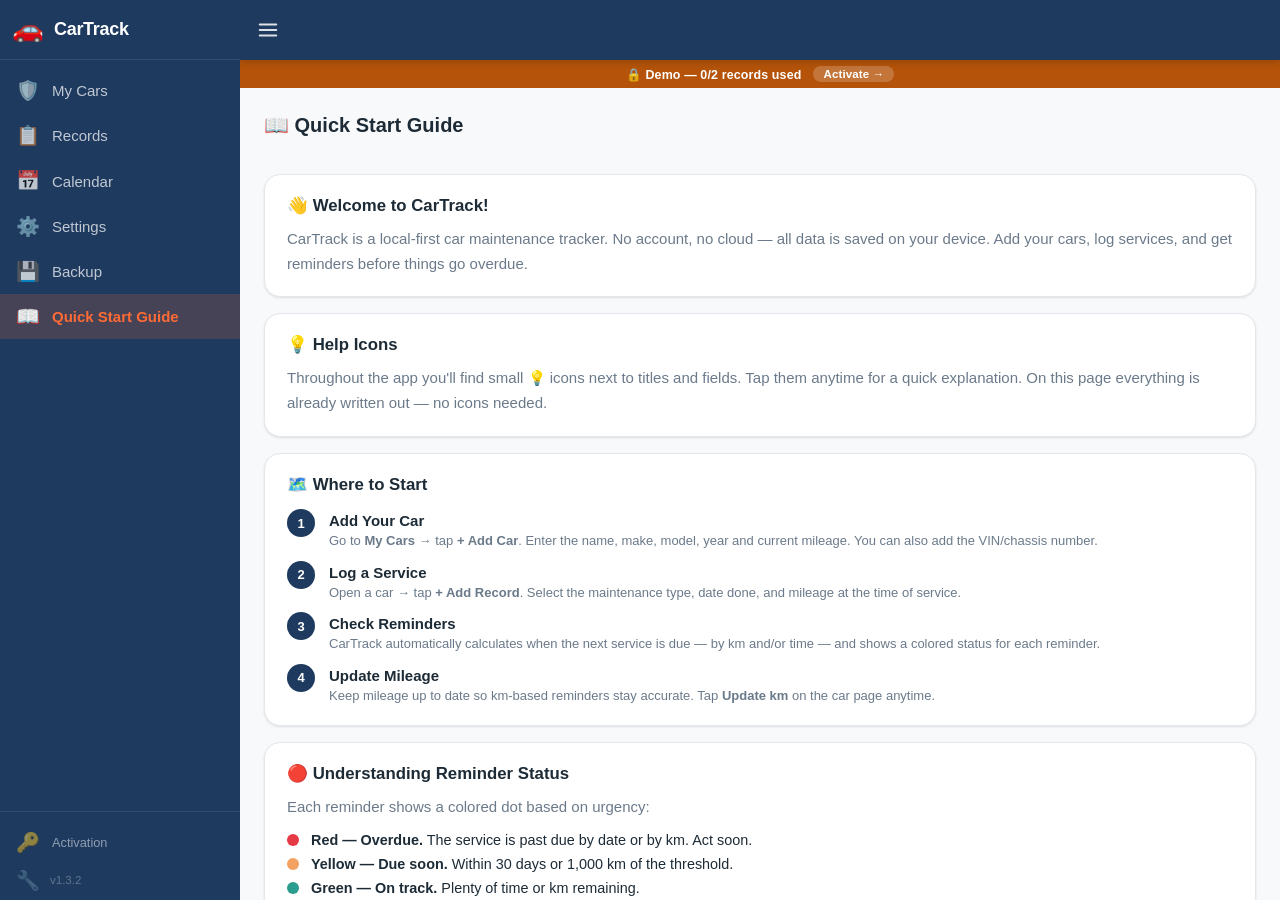
==== commit 819c33da: "Add files via upload" ====
--- a/index.html
+++ b/index.html
@@ -9,7 +9,7 @@
   <meta name="apple-mobile-web-app-status-bar-style" content="black-translucent">
   <meta name="apple-mobile-web-app-title" content="CarTrack">
   <link rel="manifest" href="manifest.json">
-  <link rel="apple-touch-icon" href="icons/330px-Fluent_Emoji_Color_1f697.svg.png">
+  <link rel="apple-touch-icon" href="icon-192.png">
   <link rel="stylesheet" href="styles.css">
   <title>CarTrack</title>
 </head>
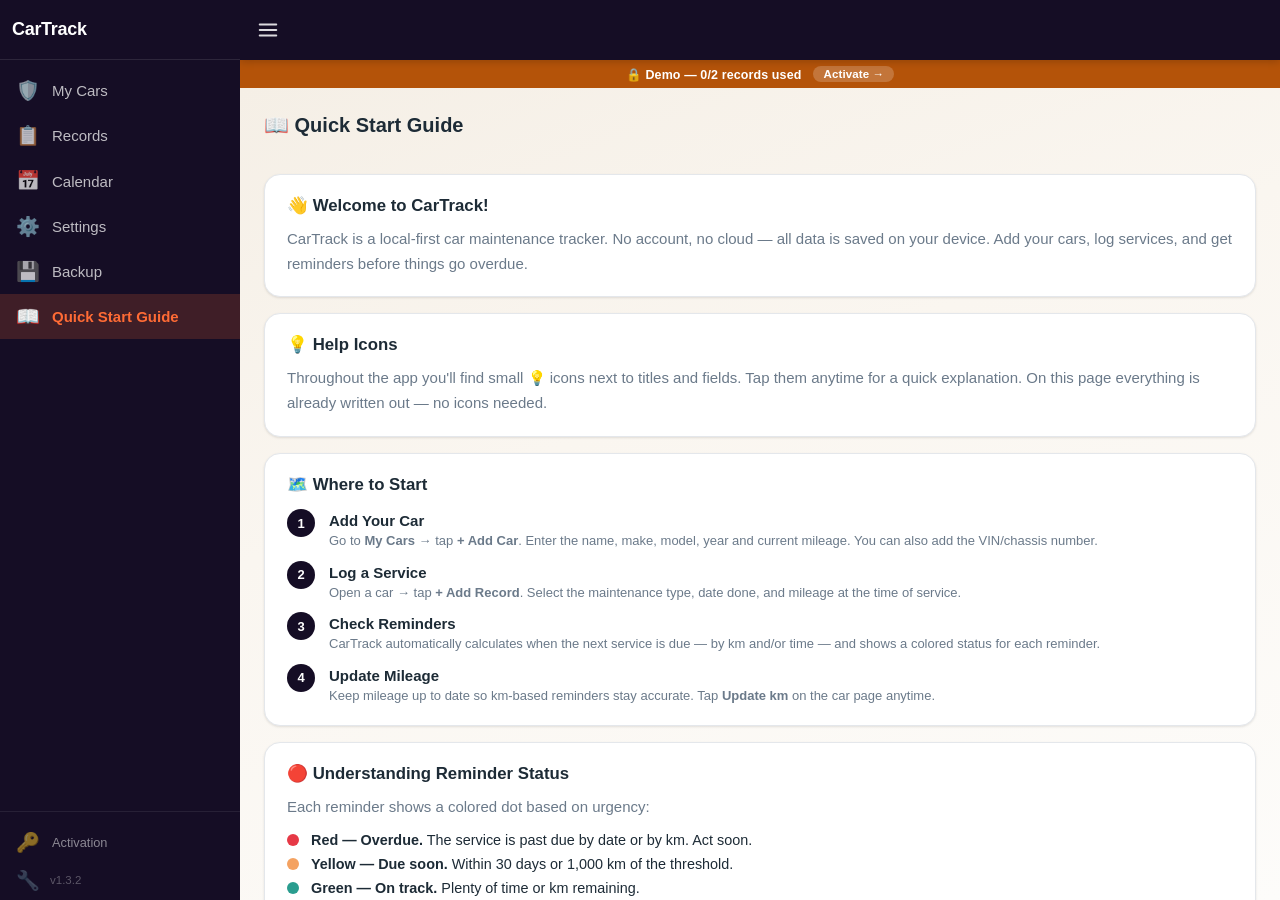
==== commit 22375643: "Add files via upload" ====
--- a/index.html
+++ b/index.html
@@ -3,7 +3,7 @@
 <head>
   <meta charset="UTF-8">
   <meta name="viewport" content="width=device-width, initial-scale=1.0, maximum-scale=1.0, user-scalable=no">
-  <meta name="theme-color" content="#1E3A5F">
+  <meta name="theme-color" content="#2D1B4E">
   <meta name="description" content="Local-first car maintenance tracker — no account, no cloud.">
   <meta name="apple-mobile-web-app-capable" content="yes">
   <meta name="apple-mobile-web-app-status-bar-style" content="black-translucent">
@@ -25,7 +25,6 @@
 
       <div class="sidebar-header">
         <div class="sidebar-brand">
-          <span class="sidebar-brand-icon sidebar-brand-icon--emoji">🚗</span>
           <span class="sidebar-brand-name">CarTrack</span>
         </div>
         <button id="btn-sidebar-close" class="btn-icon sidebar-close-btn" aria-label="Close menu">
--- a/styles.css
+++ b/styles.css
@@ -5,15 +5,15 @@
 
 /* ─── Design Tokens ─────────────────────────────────── */
 :root {
-  --primary:        #1E3A5F;
-  --primary-light:  #2A527F;
-  --primary-dark:   #152B47;
+  --primary:        #150D25;
+  --primary-light:  #2D1B4E;
+  --primary-dark:   #0A0715;
   --accent:         #FF6B35;
   --accent-hover:   #E85A24;
   --accent-light:   #FFF0EB;
 
-  --btn-export-bg:       #2A527F;
-  --btn-export-hover:    #1E3A5F;
+  --btn-export-bg:       #3D2B6E;
+  --btn-export-hover:    #2D1B4E;
   --btn-import-bg:       #FF6B35;
   --btn-import-hover:    #E85A24;
 
@@ -28,7 +28,7 @@
   --bg-card:        #FFFFFF;
   --bg-card-hover:  #FAFBFC;
   --border:         #E4E7EB;
-  --border-focus:   #1E3A5F;
+  --border-focus:   #2D1B4E;
 
   --text:           #1D2B36;
   --text-secondary: #6B7A8A;
@@ -248,6 +248,7 @@
 .sidebar-brand { display: flex; align-items: center; gap: 10px; overflow: hidden; }
 .sidebar-brand-icon { width: 30px; height: 30px; border-radius: 7px; flex-shrink: 0; }
 .sidebar-brand-icon--emoji { width: auto; height: auto; background: none; border-radius: 0; font-size: 1.6rem; line-height: 1; display: flex; align-items: center; }
+.sidebar-brand-logo { width: 36px; height: 36px; object-fit: contain; flex-shrink: 0; }
 .sidebar-brand-name { font-size: 1.125rem; font-weight: 700; letter-spacing: -.3px; white-space: nowrap; }
 .sidebar-close-btn { color: rgba(255,255,255,.65); flex-shrink: 0; }
 .sidebar-close-btn:hover { color: white; }
@@ -348,7 +349,7 @@
 /* Large screens (≥1280px): centered card layout */
 @media (min-width: 1280px) {
   body {
-    background: #1a2737;
+    background: #2D1B4E;
   }
   #app {
     max-width: 1360px;
@@ -374,7 +375,7 @@
     overflow: hidden;
     display: flex;
     flex-direction: column;
-    background: var(--bg);
+    background: linear-gradient(160deg, #F5EFE6 0%, #FAF6F0 40%, #FDFCFA 100%);
   }
   .sidebar-overlay { display: none !important; }
 }
@@ -443,6 +444,7 @@
   overflow-y: auto;
   scrollbar-width: none;
   -ms-overflow-style: none;
+  background: linear-gradient(160deg, #F5EFE6 0%, #FAF6F0 40%, #FDFCFA 100%);
 }
 
 /* ─── Views ──────────────────────────────────────────── */
